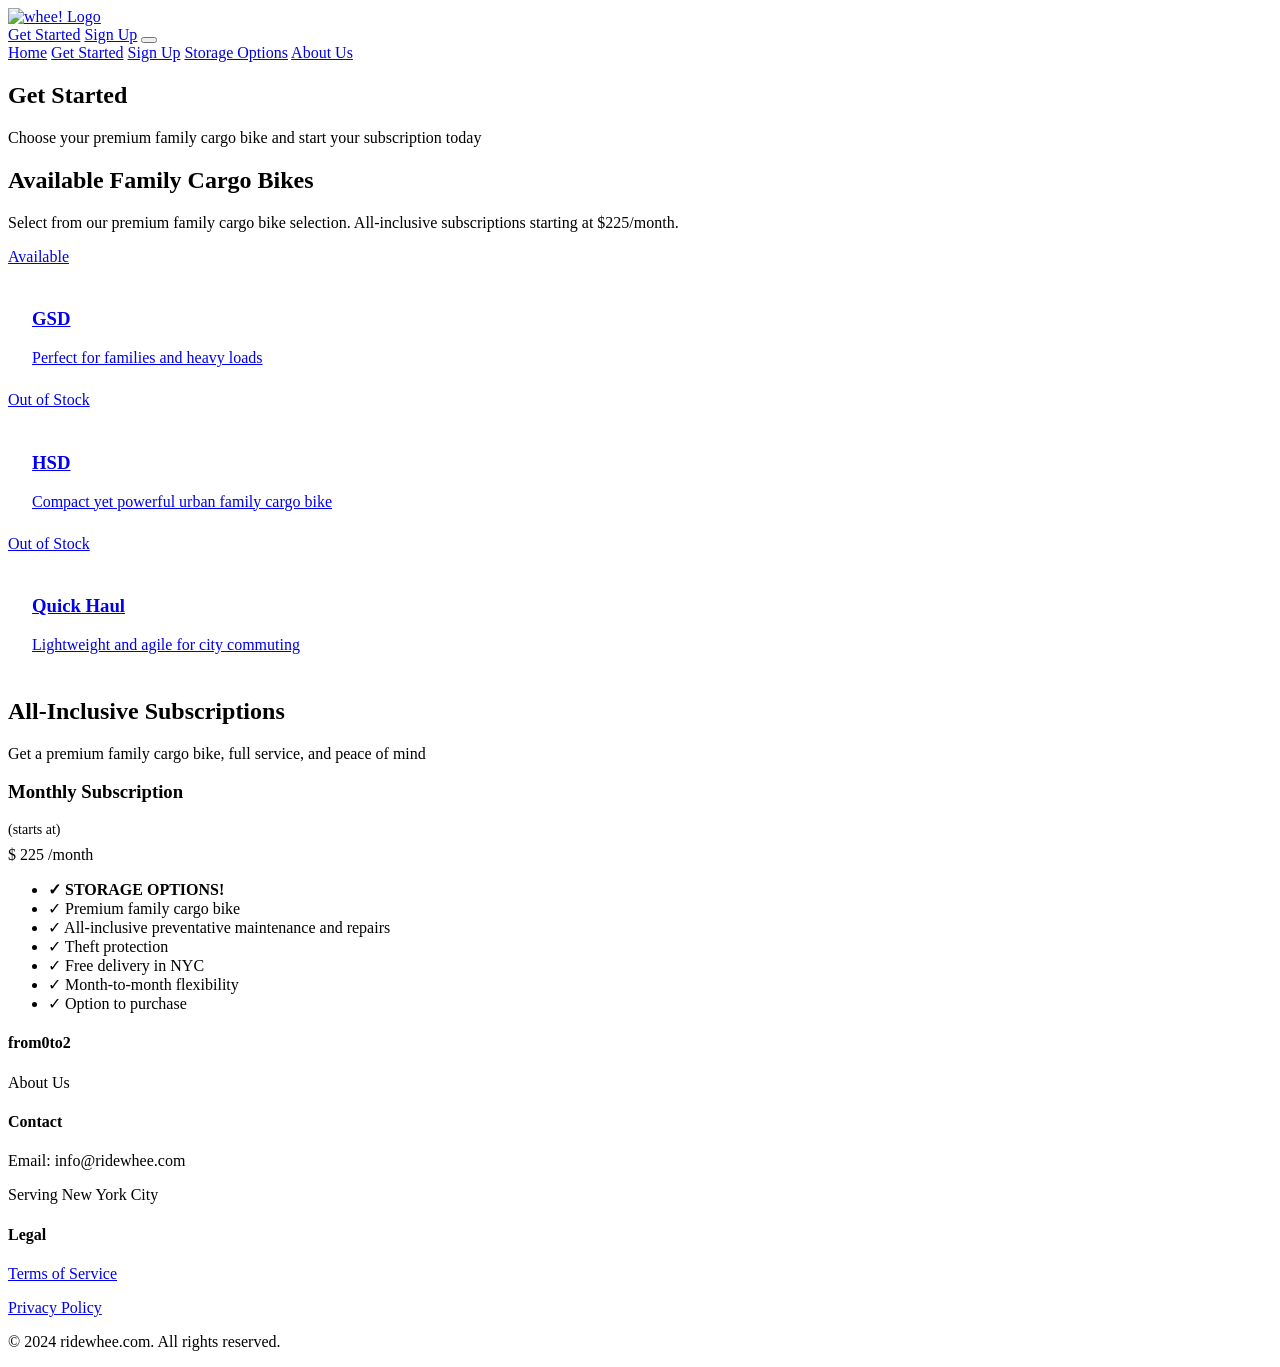
==== get-started.html @ 5b3d541f "Add 'Sign Up' link to navigation" ====
<!DOCTYPE html>
<html lang="en">
<head>
    <meta charset="UTF-8">
    <meta name="viewport" content="width=device-width, initial-scale=1.0">
    <meta http-equiv="Cache-Control" content="no-cache, no-store, must-revalidate">
    <meta http-equiv="Pragma" content="no-cache">
    <meta http-equiv="Expires" content="0">
    <meta name="description" content="Get started with your family cargo bike subscription in NYC. View available bikes and start your subscription today.">
    <title>Get Started | Cargo Bike Leasing NYC | ridewhee.com</title>
    <link rel="stylesheet" href="styles.css">
    <link rel="icon" type="image/png" href="images/favicon.png?v=1">
</head>
<body>
    <!-- Navigation -->
    <!-- TO UPDATE LOGO: Change the src path below to your new logo file -->
    <nav class="navbar" role="navigation" aria-label="Main navigation">
        <div class="nav-container">
            <div class="nav-left">
                <a href="index.html" class="navbar-logo" aria-label="whee! Home">
                    <img src="images/logowhee1.png" alt="whee! Logo" width="687" height="311">
                </a>
            </div>
            <div class="nav-right">
                <a href="get-started.html" class="cta-button nav-cta">Get Started</a>
                <a href="signup.html" class="cta-button nav-cta nav-cta-signup">Sign Up</a>
                <button class="hamburger-menu" id="hamburger-menu" aria-label="Toggle menu" type="button">
                    <span></span>
                    <span></span>
                    <span></span>
                </button>
            </div>
        </div>
        <div class="mobile-menu" id="mobile-menu">
            <a href="index.html">Home</a>
            <a href="get-started.html">Get Started</a>
            <a href="signup.html">Sign Up</a>
            <a href="storage-options.html">Storage Options</a>
            <a href="about-us.html">About Us</a>
        </div>
    </nav>

    <!-- Hero Section -->
    <section class="hero hero-compact">
        <div class="hero-container hero-container-compact">
            <div class="hero-content">
                <h1 class="hero-title hero-title-compact">Get Started</h1>
                <p class="hero-subtitle hero-subtitle-compact">Choose your premium family cargo bike and start your subscription today</p>
            </div>
        </div>
    </section>

    <!-- Available Bikes Section -->
    <section class="bike-showcase">
        <div class="container">
            <h2 class="section-title">Available Family Cargo Bikes</h2>
            <p class="section-subtitle">Select from our premium family cargo bike selection. All-inclusive subscriptions starting at $225/month.</p>
            <div class="bike-grid">
                <a href="gsd.html" class="bike-card">
                    <div class="bike-image-container">
                        <img src="images/gsd-01.jpeg" alt="GSD E-bike" class="bike-image" onerror="this.style.display='none'; this.nextElementSibling.style.display='flex';">
                        <span class="available-badge">Available</span>
                        <div class="bike-image-placeholder" style="display: none;">
                            <span>GSD</span>
                        </div>
                    </div>
                    <div style="padding: 1.5rem 1.5rem 0.5rem;">
                        <h3>GSD</h3>
                        <p>Perfect for families and heavy loads</p>
                    </div>
                </a>
                <a href="hsd.html" class="bike-card">
                    <div class="bike-image-container">
                        <img src="images/hsd.jpg" alt="HSD E-bike" class="bike-image" onerror="this.style.display='none'; this.nextElementSibling.style.display='flex';">
                        <div class="out-of-stock-banner">Out of Stock</div>
                        <div class="bike-image-placeholder" style="display: none;">
                            <span>HSD</span>
                        </div>
                    </div>
                    <div style="padding: 1.5rem 1.5rem 0.5rem;">
                        <h3>HSD</h3>
                        <p>Compact yet powerful urban family cargo bike</p>
                    </div>
                </a>
                <a href="quick-haul.html" class="bike-card">
                    <div class="bike-image-container">
                        <img src="images/quick-haul.webp" alt="Quick Haul E-bike" class="bike-image" onerror="this.style.display='none'; this.nextElementSibling.style.display='flex';">
                        <div class="out-of-stock-banner">Out of Stock</div>
                        <div class="bike-image-placeholder" style="display: none;">
                            <span>Quick Haul</span>
                        </div>
                    </div>
                    <div style="padding: 1.5rem 1.5rem 0.5rem;">
                        <h3>Quick Haul</h3>
                        <p>Lightweight and agile for city commuting</p>
                    </div>
                </a>
            </div>
        </div>
    </section>

    <!-- Pricing Section -->
    <section class="pricing">
        <div class="container">
            <h2 class="section-title">All-Inclusive Subscriptions</h2>
            <p class="section-subtitle">Get a premium family cargo bike, full service, and peace of mind</p>
            <div class="pricing-card">
                <div class="pricing-header">
                    <h3>Monthly Subscription</h3>
                    <div style="margin-bottom: 0.5rem; color: var(--text-light); font-size: 0.875rem;">(starts at)</div>
                    <div class="price-display">
                        <span class="currency">$</span>
                        <span class="amount">225</span>
                        <span class="period">/month</span>
                    </div>
                </div>
                <ul class="pricing-features">
                    <li><a href="storage-options.html" style="color: var(--primary-color); text-decoration: none; font-weight: 600;">✓ STORAGE OPTIONS!</a></li>
                    <li>✓ Premium family cargo bike</li>
                    <li>✓ All-inclusive preventative maintenance and repairs</li>
                    <li>✓ Theft protection</li>
                    <li>✓ Free delivery in NYC</li>
                    <li>✓ Month-to-month flexibility</li>
                    <li>✓ Option to purchase</li>
                </ul>
            </div>
        </div>
    </section>

    <!-- Footer -->
    <footer class="footer">
        <div class="container">
            <div class="footer-content">
                <div class="footer-section">
                    <h4>from0to2</h4>
                    <p><a href="about-us.html" style="color: var(--text-lighter); text-decoration: none;">About Us</a></p>
                </div>
                <div class="footer-section">
                    <h4>Contact</h4>
                    <p>Email: info@ridewhee.com</p>
                    <p>Serving New York City</p>
                </div>
                <div class="footer-section">
                    <h4>Legal</h4>
                    <p><a href="terms-of-service.html">Terms of Service</a></p>
                    <p><a href="privacy-policy.html">Privacy Policy</a></p>
                </div>
            </div>
            <div class="footer-bottom">
                <p>&copy; 2024 ridewhee.com. All rights reserved.</p>
            </div>
        </div>
    </footer>

    <script>
        // Hamburger menu functionality
        const hamburgerMenu = document.getElementById('hamburger-menu');
        const mobileMenu = document.getElementById('mobile-menu');

        hamburgerMenu.addEventListener('click', function() {
            hamburgerMenu.classList.toggle('active');
            mobileMenu.classList.toggle('active');
        });

        // Close menu when clicking outside
        document.addEventListener('click', function(e) {
            if (!hamburgerMenu.contains(e.target) && !mobileMenu.contains(e.target)) {
                hamburgerMenu.classList.remove('active');
                mobileMenu.classList.remove('active');
            }
        });

        // Close menu when clicking a link
        mobileMenu.querySelectorAll('a').forEach(link => {
            link.addEventListener('click', function() {
                hamburgerMenu.classList.remove('active');
                mobileMenu.classList.remove('active');
            });
        });
    </script>
</body>
</html>
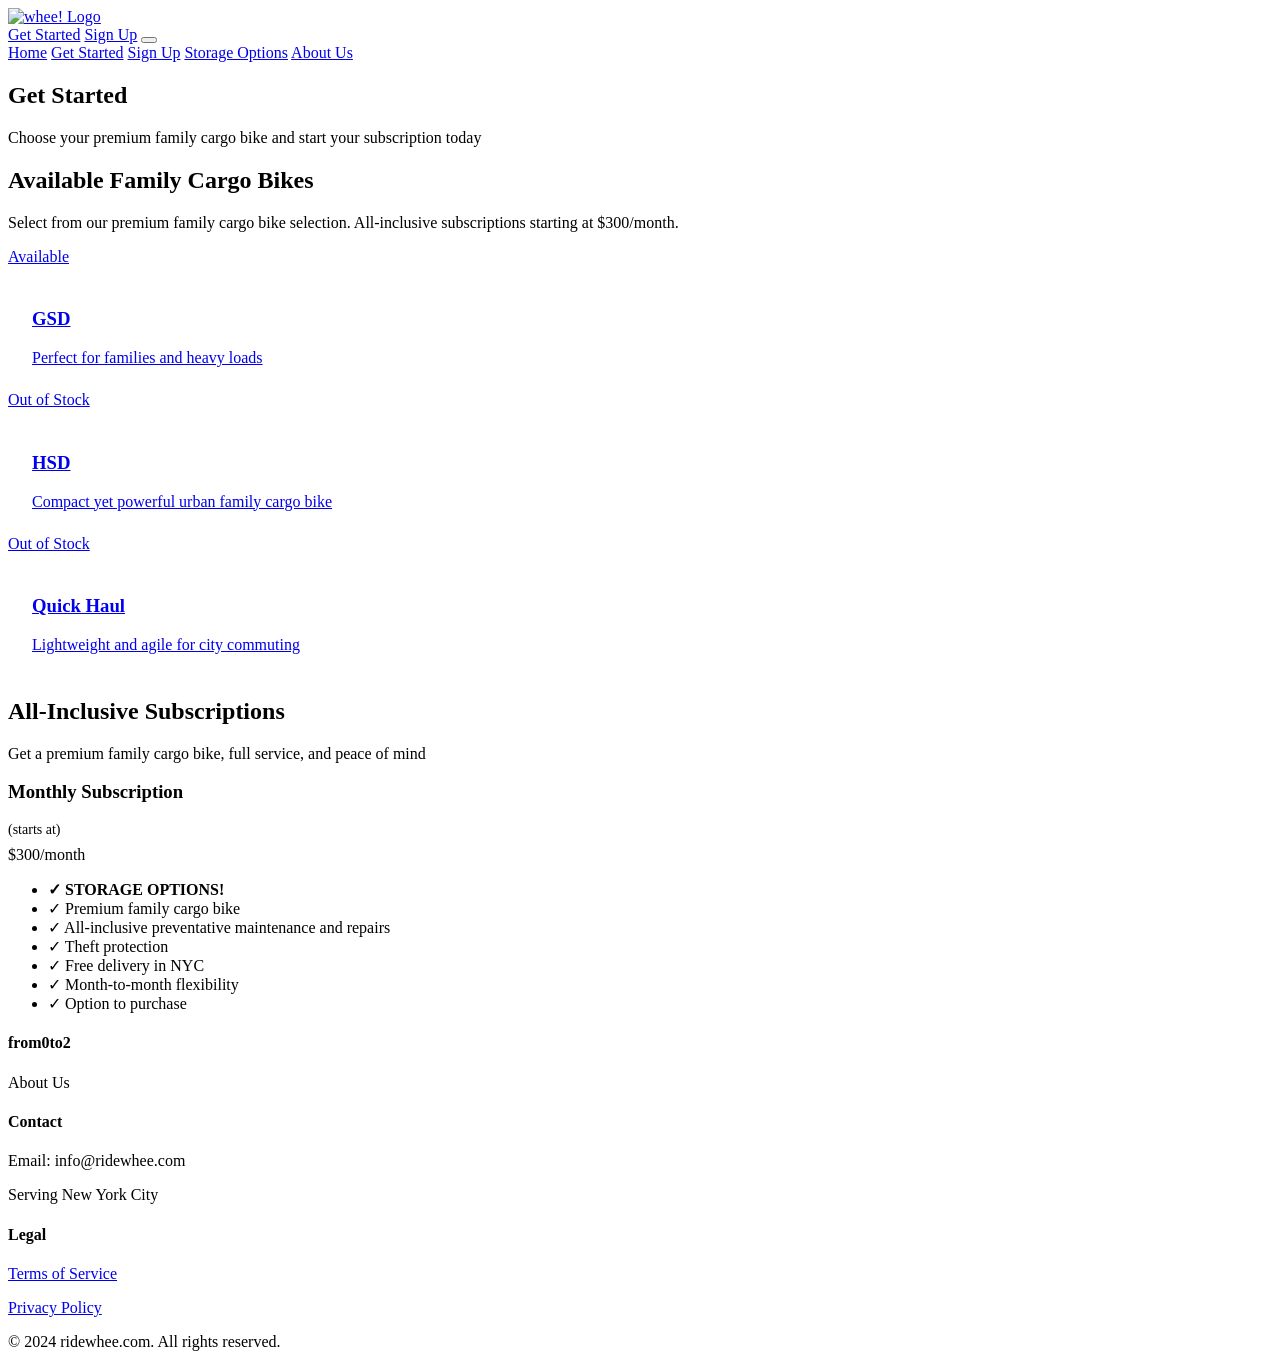
==== commit 9aa073dd: "Fix pricing card: $300 everywhere, checkmarks, shared source of truth - Move <meta charset="UTF-8"> " ====
--- a/get-started.html
+++ b/get-started.html
@@ -54,7 +54,7 @@
     <section class="bike-showcase">
         <div class="container">
             <h2 class="section-title">Available Family Cargo Bikes</h2>
-            <p class="section-subtitle">Select from our premium family cargo bike selection. All-inclusive subscriptions starting at $225/month.</p>
+            <p class="section-subtitle">Select from our premium family cargo bike selection. All-inclusive subscriptions starting at $300/month.</p>
             <div class="bike-grid">
                 <a href="gsd.html" class="bike-card">
                     <div class="bike-image-container">
@@ -104,26 +104,9 @@
         <div class="container">
             <h2 class="section-title">All-Inclusive Subscriptions</h2>
             <p class="section-subtitle">Get a premium family cargo bike, full service, and peace of mind</p>
-            <div class="pricing-card">
-                <div class="pricing-header">
-                    <h3>Monthly Subscription</h3>
-                    <div style="margin-bottom: 0.5rem; color: var(--text-light); font-size: 0.875rem;">(starts at)</div>
-                    <div class="price-display">
-                        <span class="currency">$</span>
-                        <span class="amount">225</span>
-                        <span class="period">/month</span>
-                    </div>
-                </div>
-                <ul class="pricing-features">
-                    <li><a href="storage-options.html" style="color: var(--primary-color); text-decoration: none; font-weight: 600;">✓ STORAGE OPTIONS!</a></li>
-                    <li>✓ Premium family cargo bike</li>
-                    <li>✓ All-inclusive preventative maintenance and repairs</li>
-                    <li>✓ Theft protection</li>
-                    <li>✓ Free delivery in NYC</li>
-                    <li>✓ Month-to-month flexibility</li>
-                    <li>✓ Option to purchase</li>
-                </ul>
-            </div>
+            <div id="pricing-card-container"></div>
+            <script src="pricing-card.js"></script>
+            <script>renderPricingCard('pricing-card-container');</script>
         </div>
     </section>
 
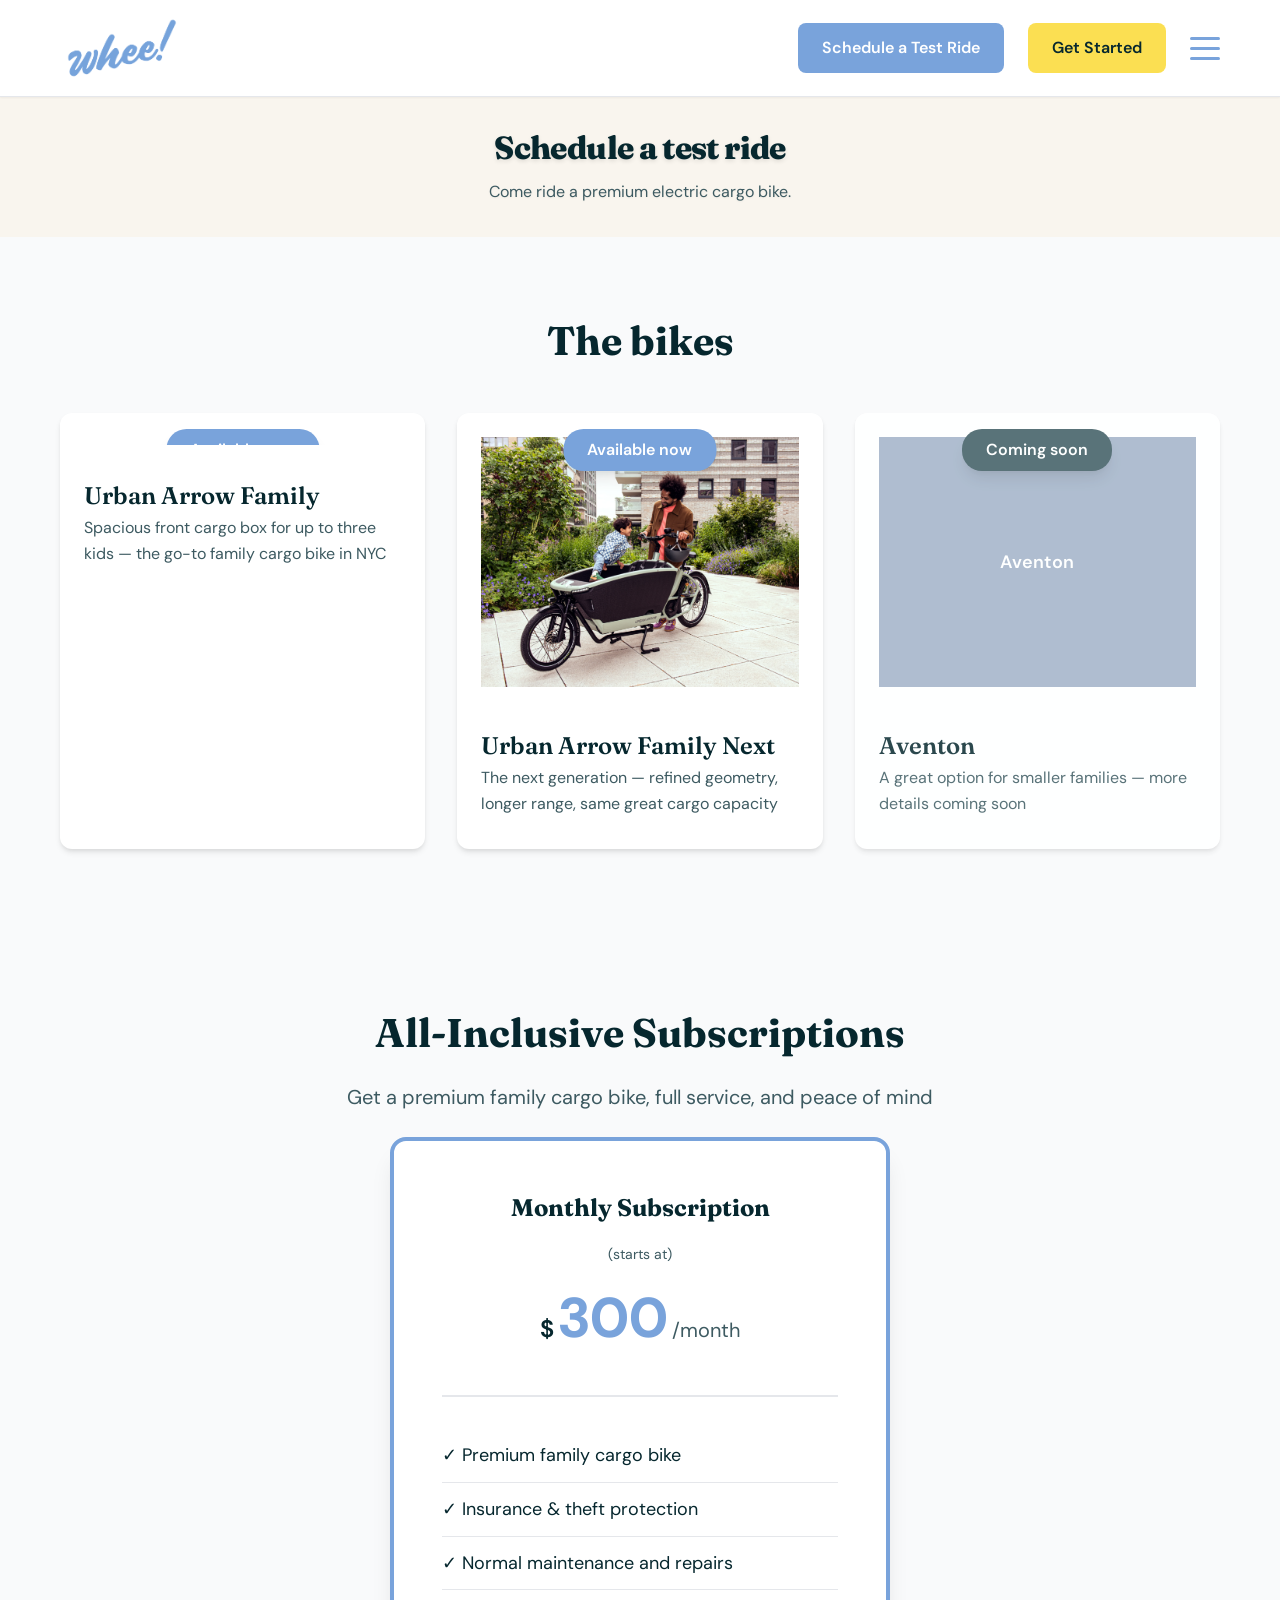
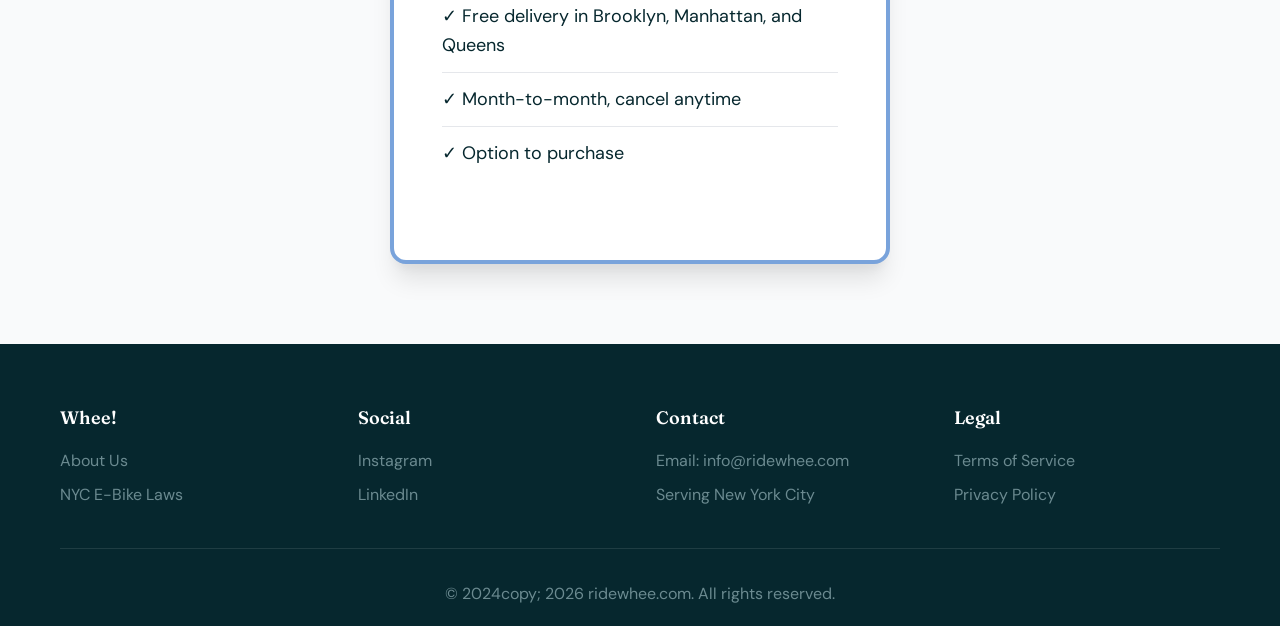
==== commit ad974356: "Update site: new bike pages, nav, signup form, and design polish - Add Urban Arrow Family, Family Ne" ====
--- a/get-started.html
+++ b/get-started.html
@@ -8,6 +8,9 @@
     <meta http-equiv="Expires" content="0">
     <meta name="description" content="Get started with your family cargo bike subscription in NYC. View available bikes and start your subscription today.">
     <title>Get Started | Cargo Bike Leasing NYC | ridewhee.com</title>
+    <link rel="preconnect" href="https://fonts.googleapis.com">
+    <link rel="preconnect" href="https://fonts.gstatic.com" crossorigin>
+    <link href="https://fonts.googleapis.com/css2?family=Anonymous+Pro:wght@700&family=DM+Sans:ital,opsz,wght@0,9..40,300..700;1,9..40,300..700&family=Fraunces:ital,opsz,wght@0,9..144,300..900&display=swap" rel="stylesheet">
     <link rel="stylesheet" href="styles.css">
     <link rel="icon" type="image/png" href="images/favicon.png?v=1">
 </head>
@@ -18,12 +21,12 @@
         <div class="nav-container">
             <div class="nav-left">
                 <a href="index.html" class="navbar-logo" aria-label="whee! Home">
-                    <img src="images/logowhee1.png" alt="whee! Logo" width="687" height="311">
+                    <img src="images/20260428_Whee_Logos_primary_skyline.png" alt="whee! Logo" width="687" height="311">
                 </a>
             </div>
             <div class="nav-right">
-                <a href="get-started.html" class="cta-button nav-cta">Get Started</a>
-                <a href="signup.html" class="cta-button nav-cta nav-cta-signup">Sign Up</a>
+                <a href="https://cal.com/ridewhee/whee-test-ride" class="cta-button nav-cta">Schedule a Test Ride</a>
+                <a href="signup.html" class="cta-button nav-cta nav-cta-signup">Get Started</a>
                 <button class="hamburger-menu" id="hamburger-menu" aria-label="Toggle menu" type="button">
                     <span></span>
                     <span></span>
@@ -33,9 +36,9 @@
         </div>
         <div class="mobile-menu" id="mobile-menu">
             <a href="index.html">Home</a>
-            <a href="get-started.html">Get Started</a>
-            <a href="signup.html">Sign Up</a>
-            <a href="storage-options.html">Storage Options</a>
+            <a href="https://cal.com/ridewhee/whee-test-ride">Test ride</a>
+            <a href="signup.html">Get Started</a>
+
             <a href="about-us.html">About Us</a>
         </div>
     </nav>
@@ -44,8 +47,8 @@
     <section class="hero hero-compact">
         <div class="hero-container hero-container-compact">
             <div class="hero-content">
-                <h1 class="hero-title hero-title-compact">Get Started</h1>
-                <p class="hero-subtitle hero-subtitle-compact">Choose your premium family cargo bike and start your subscription today</p>
+                <h1 class="hero-title hero-title-compact">Schedule a test ride</h1>
+                <p class="hero-subtitle hero-subtitle-compact">Come ride a premium electric cargo bike.</p>
             </div>
         </div>
     </section>
@@ -53,46 +56,38 @@
     <!-- Available Bikes Section -->
     <section class="bike-showcase">
         <div class="container">
-            <h2 class="section-title">Available Family Cargo Bikes</h2>
-            <p class="section-subtitle">Select from our premium family cargo bike selection. All-inclusive subscriptions starting at $300/month.</p>
-            <div class="bike-grid">
-                <a href="gsd.html" class="bike-card">
+            <h2 class="section-title">The bikes</h2>
+            <div class="bike-grid" style="grid-template-columns: repeat(auto-fit, minmax(280px, 1fr)); justify-content: center;">
+                <a href="urban-arrow-family.html" class="bike-card">
                     <div class="bike-image-container">
-                        <img src="images/gsd-01.jpeg" alt="GSD E-bike" class="bike-image" onerror="this.style.display='none'; this.nextElementSibling.style.display='flex';">
-                        <span class="available-badge">Available</span>
-                        <div class="bike-image-placeholder" style="display: none;">
-                            <span>GSD</span>
-                        </div>
+                        <img src="images/gsd-01.jpeg" alt="Urban Arrow Family cargo bike" class="bike-image" onerror="this.style.display='none'; this.nextElementSibling.style.display='flex';">
+                        <span class="available-badge">Available now</span>
+                        <div class="bike-image-placeholder" style="display: none;"><span>Urban Arrow Family</span></div>
                     </div>
                     <div style="padding: 1.5rem 1.5rem 0.5rem;">
-                        <h3>GSD</h3>
-                        <p>Perfect for families and heavy loads</p>
+                        <h3>Urban Arrow Family</h3>
+                        <p>Spacious front cargo box for up to three kids — the go-to family cargo bike in NYC</p>
                     </div>
                 </a>
-                <a href="hsd.html" class="bike-card">
+                <a href="urban-arrow-family-next.html" class="bike-card">
                     <div class="bike-image-container">
-                        <img src="images/hsd.jpg" alt="HSD E-bike" class="bike-image" onerror="this.style.display='none'; this.nextElementSibling.style.display='flex';">
-                        <div class="out-of-stock-banner">Out of Stock</div>
-                        <div class="bike-image-placeholder" style="display: none;">
-                            <span>HSD</span>
-                        </div>
+                        <img src="images/Urban_Arrow_FamilyNext_Green_284.webp" alt="Urban Arrow Family Next cargo bike" class="bike-image" onerror="this.style.display='none'; this.nextElementSibling.style.display='flex';">
+                        <span class="available-badge">Available now</span>
+                        <div class="bike-image-placeholder" style="display: none;"><span>Urban Arrow Family Next</span></div>
                     </div>
                     <div style="padding: 1.5rem 1.5rem 0.5rem;">
-                        <h3>HSD</h3>
-                        <p>Compact yet powerful urban family cargo bike</p>
+                        <h3>Urban Arrow Family Next</h3>
+                        <p>The next generation — refined geometry, longer range, same great cargo capacity</p>
                     </div>
                 </a>
-                <a href="quick-haul.html" class="bike-card">
+                <a href="signup.html" class="bike-card" style="opacity: 0.85;">
                     <div class="bike-image-container">
-                        <img src="images/quick-haul.webp" alt="Quick Haul E-bike" class="bike-image" onerror="this.style.display='none'; this.nextElementSibling.style.display='flex';">
-                        <div class="out-of-stock-banner">Out of Stock</div>
-                        <div class="bike-image-placeholder" style="display: none;">
-                            <span>Quick Haul</span>
-                        </div>
+                        <div class="bike-image-placeholder" style="display: flex;"><span>Aventon</span></div>
+                        <span class="available-badge" style="background: var(--text-light);">Coming soon</span>
                     </div>
                     <div style="padding: 1.5rem 1.5rem 0.5rem;">
-                        <h3>Quick Haul</h3>
-                        <p>Lightweight and agile for city commuting</p>
+                        <h3>Aventon</h3>
+                        <p>A great option for smaller families — more details coming soon</p>
                     </div>
                 </a>
             </div>
@@ -115,8 +110,14 @@
         <div class="container">
             <div class="footer-content">
                 <div class="footer-section">
-                    <h4>from0to2</h4>
+                    <h4>Whee!</h4>
                     <p><a href="about-us.html" style="color: var(--text-lighter); text-decoration: none;">About Us</a></p>
+                    <p><a href="nyc-ebike-laws.html" style="color: var(--text-lighter); text-decoration: none;">NYC E-Bike Laws</a></p>
+                </div>
+                                <div class="footer-section">
+                    <h4>Social</h4>
+                    <p><a href="https://www.instagram.com/ridewhee" target="_blank" rel="noopener" style="color: var(--text-lighter); text-decoration: none;">Instagram</a></p>
+                    <p><a href="https://www.linkedin.com/company/115981915/" target="_blank" rel="noopener" style="color: var(--text-lighter); text-decoration: none;">LinkedIn</a></p>
                 </div>
                 <div class="footer-section">
                     <h4>Contact</h4>
@@ -130,7 +131,7 @@
                 </div>
             </div>
             <div class="footer-bottom">
-                <p>&copy; 2024 ridewhee.com. All rights reserved.</p>
+                <p>&copy; 2024copy; 2026 ridewhee.com. All rights reserved.</p>
             </div>
         </div>
     </footer>
--- a/styles.css
+++ b/styles.css
@@ -0,0 +1,1885 @@
+
+
+/* ============================================================
+   Sign Up button — red variant (matches Get Started style)
+   ============================================================ */
+body .navbar .nav-container .nav-right a.cta-button.nav-cta-signup {
+    background-color: #FBDF52 !important;
+    background: #FBDF52 !important;
+    color: #06272E !important;
+}
+body .navbar .nav-container .nav-right a.cta-button.nav-cta-signup:hover {
+    background-color: #e6c800 !important;
+    background: #e6c800 !important;
+    color: #06272E !important;
+    transform: translateY(-2px) !important;
+    box-shadow: var(--shadow-lg) !important;
+}
+body .navbar .nav-container .nav-right a.cta-button.nav-cta-signup:active,
+body .navbar .nav-container .nav-right a.cta-button.nav-cta-signup:focus,
+body .navbar .nav-container .nav-right a.cta-button.nav-cta-signup:visited {
+    background-color: #FBDF52 !important;
+    background: #FBDF52 !important;
+    color: #06272E !important;
+}/* Modern Cargo Bike Leasing Website - from0to2.com */
+
+* {
+    margin: 0;
+    padding: 0;
+    box-sizing: border-box;
+}
+
+:root {
+    /* Whee! brand palette */
+    --skyline-blue: #79A3DB;
+    --bike-lane-black: #06272E;
+    --puffy-cloud-cream: #F9F5EE;
+    --playground-pink: #F295CE;
+    --big-yellow: #FBDF52;
+    --fort-greene: #D7C725;
+
+    /* Primary colors for UI */
+    --primary-color: #79A3DB; /* Skyline Blue */
+    --primary-dark: #5a80b8;
+    --primary-light: #9ab8e4;
+    --secondary-color: #D7C725; /* Fort Greene */
+    --secondary-dark: #b8a91e;
+    --secondary-light: #e5d640;
+    --accent-gold: #FBDF52;
+    --accent-yellow: #FBDF52;
+    --accent-pale-yellow: #F9F5EE;
+    --accent-red-orange: #E63C25;
+    --accent-sage: #A4B29C;
+    --accent-blue-grey: #9FAFC6;
+
+    --text-color: #06272E;
+    --text-light: #3d5a61;
+    --text-lighter: #6b8a90;
+    --bg-color: #ffffff;
+    --bg-light: #f9fafb;
+    --bg-pale-yellow: #F9F5EE;
+    --bg-dark: #06272E; /* Bike Lane Black */
+    --border-color: #e5e7eb;
+    --shadow-sm: 0 1px 2px 0 rgba(0, 0, 0, 0.05);
+    --shadow: 0 4px 6px -1px rgba(0, 0, 0, 0.1), 0 2px 4px -1px rgba(0, 0, 0, 0.06);
+    --shadow-lg: 0 10px 15px -3px rgba(0, 0, 0, 0.1), 0 4px 6px -2px rgba(0, 0, 0, 0.05);
+    --shadow-xl: 0 20px 25px -5px rgba(0, 0, 0, 0.1), 0 10px 10px -5px rgba(0, 0, 0, 0.04);
+}
+
+/* Brand font stacks — swap in P22 Mackinack Pro and Halyard Display once loaded via Adobe Fonts */
+:root {
+    --font-display: 'P22 Mackinack Pro', 'Fraunces', Georgia, serif;
+    --font-body: 'Halyard Display', 'DM Sans', -apple-system, BlinkMacSystemFont, sans-serif;
+    --font-accent: 'Anonymous Pro', 'Courier New', monospace;
+}
+
+h1, h2, h3, h4 {
+    font-family: var(--font-display);
+    font-optical-sizing: auto;
+}
+
+.accent-text {
+    font-family: var(--font-accent);
+    font-weight: 700;
+    text-transform: lowercase;
+}
+
+body {
+    font-family: var(--font-body);
+    line-height: 1.6;
+    color: var(--text-color);
+    background: var(--bg-color);
+    overflow-x: hidden;
+}
+
+.container {
+    max-width: 1200px;
+    margin: 0 auto;
+    padding: 0 20px;
+}
+
+/* ============================================
+   NAVIGATION BAR
+   ============================================ */
+
+.navbar {
+    background: var(--bg-color);
+    border-bottom: 1px solid var(--border-color);
+    position: sticky;
+    top: 0;
+    z-index: 1000;
+    box-shadow: var(--shadow-sm);
+}
+
+.nav-container {
+    max-width: 1200px;
+    margin: 0 auto;
+    padding: 1rem 20px;
+    display: flex;
+    justify-content: space-between;
+    align-items: center;
+    gap: 1rem;
+}
+
+/* Left side of navigation */
+.nav-left {
+    display: flex;
+    align-items: center;
+    flex-shrink: 0;
+}
+
+.nav-home-link {
+    color: var(--text-color);
+    text-decoration: none;
+    font-weight: 500;
+    padding: 0.5rem 1rem;
+    border-radius: 6px;
+    transition: all 0.3s ease;
+    white-space: nowrap;
+}
+
+.nav-home-link:hover {
+    color: var(--primary-color);
+    background-color: var(--bg-pale-yellow);
+}
+
+/* Right side of navigation */
+.nav-right {
+    display: flex;
+    align-items: center;
+    gap: 1.5rem;
+    flex-shrink: 0;
+}
+
+/* Logo Styles - TO CHANGE LOGO: Update src path in HTML files */
+.navbar-logo {
+    display: flex;
+    align-items: center;
+    text-decoration: none;
+    line-height: 0; /* Remove extra space below image */
+    transition: opacity 0.3s ease;
+    flex-shrink: 0;
+}
+
+.navbar-logo:hover {
+    opacity: 0.85;
+}
+
+.navbar-logo img {
+    height: 64px;
+    width: auto;
+    max-width: 280px;
+    display: block;
+    object-fit: contain;
+    image-rendering: -webkit-optimize-contrast;
+    image-rendering: crisp-edges;
+}
+
+/* Legacy logo classes (for backwards compatibility) */
+.logo-link {
+    display: flex;
+    align-items: center;
+    text-decoration: none;
+    transition: opacity 0.3s ease;
+}
+
+.logo-link:hover {
+    opacity: 0.8;
+}
+
+.logo-image {
+    height: 45px;
+    width: auto;
+    display: block;
+    object-fit: contain;
+}
+
+/* Buttons */
+.cta-button {
+    padding: 12px 24px;
+    border: none;
+    border-radius: 8px;
+    font-size: 1rem;
+    font-weight: 600;
+    cursor: pointer;
+    transition: all 0.3s ease;
+    text-decoration: none;
+    display: inline-block;
+}
+
+.cta-button.primary {
+    background: var(--primary-color);
+    color: white;
+}
+
+.cta-button.primary:hover {
+    background: var(--primary-light);
+    transform: translateY(-2px);
+    box-shadow: var(--shadow-lg);
+}
+
+.cta-button.secondary {
+    background: transparent;
+    color: var(--primary-color);
+    border: 2px solid var(--primary-color);
+}
+
+.cta-button.secondary:hover {
+    background: var(--primary-color);
+    color: white;
+}
+
+.cta-button.large {
+    padding: 16px 32px;
+    font-size: 1.125rem;
+}
+
+.cta-button.full-width {
+    width: 100%;
+}
+
+.cta-button {
+    text-decoration: none;
+    text-align: center;
+}
+
+a.cta-button {
+    display: inline-block;
+}
+
+/* Navigation Get Started Button - Must be after all other button styles */
+.navbar .nav-right a.cta-button.nav-cta,
+.navbar .nav-right .cta-button.nav-cta,
+.nav-right a.cta-button.nav-cta,
+.nav-right .cta-button.nav-cta,
+a.cta-button.nav-cta,
+.cta-button.nav-cta {
+    background-color: var(--primary-color) !important;
+    background: var(--primary-color) !important;
+    color: #ffffff !important;
+    border: none !important;
+    border-color: transparent !important;
+}
+
+.navbar .nav-right a.cta-button.nav-cta:hover,
+.navbar .nav-right .cta-button.nav-cta:hover,
+.nav-right a.cta-button.nav-cta:hover,
+.nav-right .cta-button.nav-cta:hover,
+a.cta-button.nav-cta:hover,
+.cta-button.nav-cta:hover {
+    background-color: #7a82b8 !important;
+    background: #7a82b8 !important;
+    color: #ffffff !important;
+    transform: translateY(-2px);
+    box-shadow: var(--shadow-lg);
+}
+
+.navbar .nav-right a.cta-button.nav-cta:active,
+.navbar .nav-right .cta-button.nav-cta:active,
+.nav-right a.cta-button.nav-cta:active,
+.nav-right .cta-button.nav-cta:active,
+a.cta-button.nav-cta:active,
+.cta-button.nav-cta:active {
+    background-color: var(--primary-color) !important;
+    background: var(--primary-color) !important;
+    color: #ffffff !important;
+    transform: translateY(0);
+}
+
+.navbar .nav-right a.cta-button.nav-cta:focus,
+.navbar .nav-right .cta-button.nav-cta:focus,
+.nav-right a.cta-button.nav-cta:focus,
+.nav-right .cta-button.nav-cta:focus,
+a.cta-button.nav-cta:focus,
+.cta-button.nav-cta:focus {
+    background-color: var(--primary-color) !important;
+    background: var(--primary-color) !important;
+    color: #ffffff !important;
+    outline: 2px solid var(--primary-color);
+    outline-offset: 2px;
+}
+
+.navbar .nav-right a.cta-button.nav-cta:visited,
+.navbar .nav-right .cta-button.nav-cta:visited,
+.nav-right a.cta-button.nav-cta:visited,
+.nav-right .cta-button.nav-cta:visited,
+a.cta-button.nav-cta:visited,
+.cta-button.nav-cta:visited {
+    background-color: var(--primary-color) !important;
+    background: var(--primary-color) !important;
+    color: #ffffff !important;
+}
+
+/* Hero Section */
+.hero {
+    background: var(--bg-pale-yellow);
+    padding: 80px 20px;
+    min-height: 600px;
+    display: flex;
+    align-items: center;
+}
+
+.hero-container {
+    max-width: 1400px;
+    margin: 0 auto;
+    display: grid;
+    grid-template-columns: 1fr 1.2fr;
+    gap: 60px;
+    align-items: center;
+}
+
+.hero-content {
+    min-width: 0;
+}
+
+.hero-image {
+    min-width: 0;
+    width: 100%;
+}
+
+.hero-content {
+    animation: fadeInUp 0.8s ease;
+}
+
+.hero-title {
+    font-size: 3rem;
+    font-weight: 800;
+    color: var(--text-color);
+    margin-bottom: 1.5rem;
+    line-height: 1.2;
+    letter-spacing: -0.02em;
+    text-shadow: 0 2px 4px rgba(0,0,0,0.1);
+    word-wrap: break-word;
+    overflow-wrap: break-word;
+    display: block;
+}
+
+.hero-title-static {
+    display: block;
+}
+
+.rotating-words {
+    position: relative;
+    display: block;
+    overflow: hidden;
+}
+
+.rotating-word-measure {
+    visibility: hidden;
+    display: block;
+    color: #F295CE;
+    font-weight: 900;
+    white-space: normal;
+    word-break: normal;
+    overflow-wrap: normal;
+    height: auto;
+    overflow: visible;
+    pointer-events: none;
+    line-height: inherit;
+    position: relative;
+    z-index: 0;
+}
+
+.rotating-word {
+    position: absolute;
+    left: 0;
+    top: 0;
+    opacity: 0;
+    visibility: hidden;
+    transition: opacity 0.4s ease-in-out, visibility 0s linear 0.4s;
+    color: #F295CE;
+    font-weight: 900;
+    white-space: normal;
+    word-break: normal;
+    overflow-wrap: normal;
+    pointer-events: none;
+    z-index: 1;
+    line-height: inherit;
+    height: auto;
+}
+
+.rotating-word.active {
+    opacity: 1;
+    visibility: visible;
+    transition: opacity 0.4s ease-in-out, visibility 0s linear 0s;
+    z-index: 2;
+}
+
+.hero-subtitle {
+    font-size: 1.25rem;
+    color: var(--text-light);
+    margin-bottom: 2rem;
+    line-height: 1.6;
+    text-shadow: 0 1px 2px rgba(0,0,0,0.05);
+}
+
+/* Compact Hero for Get Started Page */
+.hero-compact {
+    padding: 2rem 20px;
+    min-height: auto;
+}
+
+.hero-container-compact {
+    grid-template-columns: 1fr;
+    gap: 0;
+}
+
+.hero-title-compact {
+    font-size: 2rem;
+    margin-bottom: 0.75rem;
+    text-transform: none;
+    text-align: center;
+}
+
+.hero-subtitle-compact {
+    font-size: 1rem;
+    margin-bottom: 0;
+    text-align: center;
+}
+
+.pricing-badge {
+    background: white;
+    border: 3px solid var(--primary-color);
+    border-radius: 12px;
+    padding: 1.5rem 2rem;
+    margin-bottom: 2rem;
+    display: inline-block;
+    box-shadow: var(--shadow-lg);
+}
+
+.price {
+    font-size: 2rem;
+    font-weight: 700;
+    color: var(--primary-color);
+}
+
+.price-period {
+    font-size: 1rem;
+    color: var(--text-light);
+    font-weight: 400;
+}
+
+.hero-cta {
+    display: flex;
+    gap: 1rem;
+    flex-wrap: wrap;
+}
+
+.hero-image {
+    display: flex;
+    justify-content: center;
+    align-items: center;
+    position: relative;
+}
+
+.image-placeholder {
+    width: 100%;
+    height: 400px;
+    background: var(--bg-light);
+    border: 2px dashed var(--border-color);
+    border-radius: 12px;
+    display: flex;
+    align-items: center;
+    justify-content: center;
+    color: var(--text-lighter);
+    font-size: 1.125rem;
+    position: relative;
+    overflow: hidden;
+}
+
+.bike-hero {
+    background: var(--accent-pale-yellow);
+    border: none;
+    box-shadow: var(--shadow-lg);
+}
+
+.placeholder-content {
+    display: flex;
+    flex-direction: column;
+    align-items: center;
+    gap: 1rem;
+}
+
+.placeholder-content svg {
+    opacity: 0.3;
+    color: var(--primary-color);
+}
+
+.placeholder-content p {
+    color: var(--text-light);
+    font-weight: 500;
+}
+
+/* Features Section */
+.features {
+    padding: 80px 20px;
+    background: var(--bg-color);
+}
+
+.features-grid {
+    display: grid;
+    grid-template-columns: repeat(auto-fit, minmax(280px, 1fr));
+    gap: 2rem;
+}
+
+.feature-item {
+    background: var(--bg-pale-yellow);
+    border-radius: 16px;
+    padding: 2rem;
+    border-top: 5px solid var(--primary-color);
+}
+
+.feature-item:nth-child(2) {
+    border-top-color: var(--playground-pink);
+}
+
+.feature-item:nth-child(3) {
+    border-top-color: var(--big-yellow);
+}
+
+.feature-item h2 {
+    font-size: 1.75rem;
+    font-weight: 700;
+    color: var(--text-color);
+    margin-bottom: 1rem;
+    line-height: 1.3;
+}
+
+.feature-item p {
+    font-size: 1.125rem;
+    color: var(--text-light);
+    line-height: 1.6;
+}
+
+/* Enjoy Section */
+.enjoy-section {
+    padding: 80px 20px;
+    background: var(--bg-light);
+}
+
+.enjoy-content {
+    max-width: 800px;
+    margin: 0 auto;
+    text-align: center;
+}
+
+.commute-section {
+    padding: 80px 20px;
+    background: var(--bg-color);
+}
+
+.commute-content {
+    max-width: 800px;
+    margin: 0 auto;
+    text-align: center;
+}
+
+.section-subtitle {
+    font-size: 1.25rem;
+    color: var(--text-light);
+    line-height: 1.6;
+    margin-bottom: 1.5rem;
+    text-align: center;
+}
+
+.enjoy-content p,
+.commute-content p {
+    font-size: 1.125rem;
+    color: var(--text-light);
+    line-height: 1.8;
+    margin-bottom: 1.5rem;
+}
+
+.enjoy-content .cta-button,
+.commute-content .cta-button {
+    margin-top: 2rem;
+}
+
+/* Bike Showcase Section */
+.bike-showcase {
+    padding: 80px 20px;
+    background: var(--bg-light);
+}
+
+.bike-showcase .section-subtitle {
+    margin-bottom: 3rem;
+}
+
+/* Lifestyle Section */
+.lifestyle {
+    padding: 80px 20px;
+    background: var(--bg-color);
+}
+
+.lifestyle-grid {
+    display: grid;
+    grid-template-columns: repeat(auto-fit, minmax(300px, 1fr));
+    gap: 2rem;
+    margin-top: 3rem;
+}
+
+.lifestyle-card {
+    background: white;
+    border-radius: 12px;
+    overflow: hidden;
+    box-shadow: var(--shadow);
+    transition: all 0.3s ease;
+}
+
+.lifestyle-card:hover {
+    transform: translateY(-5px);
+    box-shadow: var(--shadow-lg);
+}
+
+.lifestyle-image {
+    width: 100%;
+    height: 200px;
+    object-fit: cover;
+    display: block;
+}
+
+.lifestyle-placeholder {
+    width: 100%;
+    height: 200px;
+    background: var(--accent-sage);
+    display: flex;
+    align-items: center;
+    justify-content: center;
+    color: white;
+    font-weight: 600;
+    font-size: 1.125rem;
+    text-align: center;
+    line-height: 1.6;
+}
+
+.lifestyle-placeholder small {
+    display: block;
+    font-size: 0.75rem;
+    font-weight: 400;
+    opacity: 0.8;
+    margin-top: 0.5rem;
+}
+
+.lifestyle-card h3 {
+    padding: 1.5rem 1.5rem 0.5rem;
+    font-size: 1.5rem;
+    color: var(--text-color);
+    font-weight: 600;
+}
+
+.lifestyle-card p {
+    padding: 0 1.5rem 1.5rem;
+    color: var(--text-light);
+}
+
+.bike-grid {
+    display: grid;
+    grid-template-columns: repeat(auto-fit, minmax(300px, 1fr));
+    gap: 2rem;
+    margin-top: 3rem;
+}
+
+.bike-card {
+    background: white;
+    border-radius: 12px;
+    overflow: hidden;
+    box-shadow: var(--shadow);
+    transition: all 0.3s ease;
+    text-decoration: none;
+    display: block;
+    color: inherit;
+}
+
+.bike-card:hover {
+    transform: translateY(-5px);
+    box-shadow: var(--shadow-lg);
+}
+
+.bike-image-container {
+    position: relative;
+    width: 100%;
+    overflow: hidden;
+}
+
+.bike-image {
+    width: 100%;
+    height: 250px;
+    object-fit: cover;
+    display: block;
+}
+
+.bike-image-placeholder {
+    width: 100%;
+    height: 250px;
+    background: var(--accent-blue-grey);
+    display: flex;
+    align-items: center;
+    justify-content: center;
+    color: white;
+    font-weight: 600;
+    font-size: 1.125rem;
+    position: relative;
+    text-align: center;
+    line-height: 1.6;
+}
+
+.bike-image-placeholder small {
+    display: block;
+    font-size: 0.75rem;
+    font-weight: 400;
+    opacity: 0.8;
+    margin-top: 0.5rem;
+}
+
+.bike-image-placeholder::before {
+    content: '';
+    position: absolute;
+    top: 0;
+    left: 0;
+    right: 0;
+    bottom: 0;
+    background: rgba(255, 255, 255, 0.1);
+    opacity: 0.3;
+}
+
+.hero-bike-image {
+    width: 100%;
+    height: 550px;
+    object-fit: cover;
+    border-radius: 12px;
+    box-shadow: var(--shadow-lg);
+}
+
+/* Hero Static Image */
+.hero-static-image {
+    width: 100%;
+    height: 420px;
+    object-fit: cover;
+    border-radius: 12px;
+    box-shadow: var(--shadow-lg);
+    display: block;
+}
+
+/* Hero Carousel Styles */
+.hero-carousel {
+    position: relative;
+    width: 100%;
+}
+
+.hero-carousel-container {
+    position: relative;
+    width: 100%;
+    overflow: hidden;
+    border-radius: 12px;
+    box-shadow: var(--shadow-lg);
+    background: var(--bg-light);
+    height: 420px;
+}
+
+.hero-carousel-track {
+    position: relative;
+    width: 100%;
+    height: 100%;
+}
+
+.hero-carousel-slide {
+    position: absolute;
+    top: 0;
+    left: 0;
+    width: 100%;
+    height: 100%;
+    opacity: 0;
+    transition: opacity 1s cubic-bezier(0.4, 0, 0.2, 1);
+    pointer-events: none;
+}
+
+.hero-carousel-slide.active {
+    opacity: 1;
+    pointer-events: auto;
+    z-index: 1;
+}
+
+.hero-carousel-image {
+    width: 100%;
+    height: 100%;
+    object-fit: cover;
+    display: block;
+    border-radius: 12px;
+}
+
+.hero-carousel-arrow {
+    position: absolute;
+    top: 50%;
+    transform: translateY(-50%);
+    background: rgba(255, 255, 255, 0.9);
+    border: none;
+    width: 48px;
+    height: 48px;
+    border-radius: 50%;
+    cursor: pointer;
+    display: flex;
+    align-items: center;
+    justify-content: center;
+    z-index: 10;
+    transition: all 0.3s ease;
+    box-shadow: var(--shadow);
+    color: var(--primary-color);
+}
+
+.hero-carousel-arrow:hover {
+    background: white;
+    transform: translateY(-50%) scale(1.1);
+    box-shadow: var(--shadow-lg);
+}
+
+.hero-carousel-arrow:active {
+    transform: translateY(-50%) scale(0.95);
+}
+
+.hero-carousel-prev {
+    left: 1rem;
+}
+
+.hero-carousel-next {
+    right: 1rem;
+}
+
+.hero-carousel-arrow svg {
+    width: 24px;
+    height: 24px;
+}
+
+.hero-carousel-indicators {
+    position: absolute;
+    bottom: 1.5rem;
+    left: 50%;
+    transform: translateX(-50%);
+    display: flex;
+    gap: 0.5rem;
+    z-index: 10;
+}
+
+.hero-carousel-indicator {
+    width: 12px;
+    height: 12px;
+    border-radius: 50%;
+    border: 2px solid white;
+    background: rgba(255, 255, 255, 0.5);
+    cursor: pointer;
+    transition: all 0.3s ease;
+    padding: 0;
+}
+
+.hero-carousel-indicator:hover {
+    background: rgba(255, 255, 255, 0.8);
+    transform: scale(1.2);
+}
+
+.hero-carousel-indicator.active {
+    background: white;
+    transform: scale(1.3);
+}
+
+.bike-card h3 {
+    padding: 1.5rem 1.5rem 0.5rem;
+    font-size: 1.5rem;
+    color: var(--text-color);
+    font-weight: 600;
+}
+
+.bike-card p {
+    padding: 0 1.5rem 1.5rem;
+    color: var(--text-light);
+}
+
+.bike-card > div {
+    padding: 1.5rem 1.5rem 0.5rem;
+}
+
+.bike-card > div h3 {
+    padding: 0;
+    margin-top: 0.5rem;
+}
+
+.bike-card > div p {
+    padding: 0 0 1.5rem 0;
+}
+
+/* Section Title */
+.section-title {
+    font-size: 2.5rem;
+    font-weight: 700;
+    text-align: center;
+    margin-bottom: 1.5rem;
+    color: var(--text-color);
+    line-height: 1.2;
+}
+
+/* Badge and Banner Styles */
+.available-badge,
+.out-of-stock-banner {
+    display: inline-block;
+    color: white;
+    padding: 0.5rem 1.5rem;
+    border-radius: 20px;
+    font-weight: 600;
+    font-size: 1rem;
+    position: absolute;
+    top: 1rem;
+    left: 50%;
+    transform: translateX(-50%);
+    z-index: 10;
+    box-shadow: var(--shadow-lg);
+    white-space: nowrap;
+}
+
+.available-badge {
+    background: var(--skyline-blue);
+}
+
+.out-of-stock-banner {
+    background: var(--accent-red-orange);
+}
+
+/* Form Styles */
+.bike-form {
+    max-width: 550px;
+    margin: 2rem auto;
+    background: white;
+    padding: 2.5rem;
+    border-radius: 16px;
+    box-shadow: var(--shadow-lg);
+    border: 1px solid var(--border-color);
+}
+
+.form-group {
+    margin-bottom: 1.75rem;
+}
+
+.form-group label {
+    display: block;
+    margin-bottom: 0.625rem;
+    font-weight: 600;
+    color: var(--text-color);
+    font-size: 1rem;
+}
+
+.form-group input,
+.form-group textarea {
+    width: 100%;
+    padding: 0.875rem 1rem;
+    border: 2px solid var(--border-color);
+    border-radius: 10px;
+    font-size: 1rem;
+    font-family: inherit;
+    transition: all 0.3s ease;
+    background: var(--bg-light);
+}
+
+.form-group input:focus,
+.form-group textarea:focus {
+    outline: none;
+    border-color: var(--primary-color);
+    background: white;
+    box-shadow: 0 0 0 4px rgba(95, 103, 165, 0.1);
+}
+
+.form-group textarea {
+    resize: vertical;
+    min-height: 120px;
+    line-height: 1.6;
+}
+
+.form-message {
+    padding: 1.5rem;
+    border-radius: 12px;
+    margin: 0 auto 1.5rem;
+    max-width: 550px;
+    display: none;
+    font-size: 1.125rem;
+    line-height: 1.6;
+}
+
+.form-message.success {
+    background: #0891b2 !important;
+    color: white !important;
+    border: 3px solid #0e7490 !important;
+    display: block;
+    font-weight: 600;
+    text-align: center;
+    box-shadow: var(--shadow-lg);
+}
+
+.form-message.error {
+    background: #fee2e2;
+    color: #991b1b;
+    border: 1px solid #ef4444;
+    display: block;
+}
+
+/* Pricing Section */
+.pricing {
+    padding: 80px 20px;
+    background: var(--bg-light);
+}
+
+.pricing-card {
+    max-width: 500px;
+    margin: 0 auto;
+    background: white;
+    border-radius: 16px;
+    padding: 3rem;
+    box-shadow: var(--shadow-xl);
+    border: 4px solid var(--primary-color);
+}
+
+.pricing-header {
+    text-align: center;
+    margin-bottom: 2rem;
+    padding-bottom: 2rem;
+    border-bottom: 2px solid var(--border-color);
+}
+
+.pricing-header h3 {
+    font-size: 1.5rem;
+    color: var(--text-color);
+    margin-bottom: 1rem;
+}
+
+.price-display {
+    display: flex;
+    align-items: baseline;
+    justify-content: center;
+    gap: 0.25rem;
+}
+
+.currency {
+    font-size: 1.5rem;
+    font-weight: 600;
+    color: var(--text-color);
+}
+
+.amount {
+    font-size: 3.5rem;
+    font-weight: 800;
+    color: var(--primary-color);
+}
+
+.period {
+    font-size: 1.25rem;
+    color: var(--text-light);
+    font-weight: 400;
+}
+
+.pricing-features {
+    list-style: none;
+    margin-bottom: 2rem;
+}
+
+.pricing-features li {
+    padding: 0.75rem 0;
+    color: var(--text-color);
+    font-size: 1.125rem;
+    border-bottom: 1px solid var(--border-color);
+}
+
+.pricing-features li:last-child {
+    border-bottom: none;
+}
+
+.pricing-features li a {
+    transition: color 0.3s ease;
+}
+
+.pricing-features li a:hover {
+    color: var(--primary-dark);
+    text-decoration: underline;
+}
+
+/* How It Works */
+.how-it-works {
+    padding: 80px 20px;
+    background: var(--bg-color);
+}
+
+.steps {
+    display: grid;
+    grid-template-columns: repeat(auto-fit, minmax(250px, 1fr));
+    gap: 2rem;
+    margin-top: 3rem;
+}
+
+.step {
+    text-align: center;
+    padding: 2rem;
+}
+
+.step-number {
+    width: 96px; /* Increased by 60% from 60px */
+    height: 96px; /* Increased by 60% from 60px */
+    background: var(--primary-color);
+    color: white;
+    border-radius: 50%;
+    display: flex;
+    align-items: center;
+    justify-content: center;
+    font-size: 2.4rem; /* Increased by 60% from 1.5rem */
+    font-weight: 700;
+    margin: 0 auto 1.5rem;
+}
+
+.step h3 {
+    font-size: 1.25rem;
+    font-weight: 600;
+    color: var(--text-color);
+    margin-bottom: 0.5rem;
+}
+
+.step p {
+    color: var(--text-light);
+}
+
+/* CTA Section */
+.cta-section {
+    padding: 80px 20px;
+    background: var(--primary-color);
+    text-align: center;
+}
+
+.cta-section h2 {
+    font-size: 2.5rem;
+    font-weight: 700;
+    margin-bottom: 1rem;
+    color: white;
+}
+
+.cta-section p {
+    font-size: 1.25rem;
+    margin-bottom: 2rem;
+    color: white;
+    opacity: 0.9;
+}
+
+.cta-section .cta-button.primary {
+    background: white;
+    color: var(--primary-color);
+}
+
+.cta-section .cta-button.primary:hover {
+    background: var(--bg-pale-yellow);
+    transform: translateY(-2px);
+    box-shadow: 0 8px 24px rgba(0, 0, 0, 0.2);
+}
+
+/* Footer */
+.footer {
+    background: var(--bg-dark);
+    color: white;
+    padding: 60px 20px 20px;
+}
+
+.footer-content {
+    display: grid;
+    grid-template-columns: repeat(auto-fit, minmax(200px, 1fr));
+    gap: 2rem;
+    margin-bottom: 2rem;
+}
+
+.footer-section h4 {
+    font-size: 1.125rem;
+    font-weight: 600;
+    margin-bottom: 1rem;
+    color: white;
+}
+
+.footer-section p {
+    color: var(--text-lighter);
+    margin-bottom: 0.5rem;
+}
+
+.footer-section a {
+    color: var(--text-lighter);
+    text-decoration: none;
+    transition: color 0.3s ease;
+}
+
+.footer-section a:hover {
+    color: white;
+}
+
+.footer-bottom {
+    text-align: center;
+    padding-top: 2rem;
+    border-top: 1px solid rgba(255, 255, 255, 0.1);
+    color: var(--text-lighter);
+    display: flex;
+    flex-direction: column;
+    align-items: center;
+    gap: 1rem;
+}
+
+.footer-social {
+    display: flex;
+    gap: 1rem;
+    align-items: center;
+}
+
+.footer-social a {
+    color: var(--text-lighter);
+    transition: color 0.2s ease;
+    display: flex;
+    align-items: center;
+}
+
+.footer-social a:hover {
+    color: white;
+}
+
+/* Legal Content Pages */
+.section {
+    padding: 4rem 20px;
+    background: var(--bg-color);
+}
+
+.legal-content {
+    max-width: 900px;
+    margin: 0 auto;
+    line-height: 1.8;
+}
+
+.legal-content h2 {
+    font-size: 1.75rem;
+    font-weight: 700;
+    color: var(--text-color);
+    margin-top: 2.5rem;
+    margin-bottom: 1rem;
+}
+
+.legal-content h2:first-of-type {
+    margin-top: 0;
+}
+
+.legal-content h3 {
+    font-size: 1.25rem;
+    font-weight: 600;
+    color: var(--text-color);
+    margin-top: 1.5rem;
+    margin-bottom: 0.75rem;
+}
+
+.legal-content p {
+    font-size: 1rem;
+    color: var(--text-color);
+    margin-bottom: 1rem;
+    line-height: 1.8;
+}
+
+.legal-content ul {
+    margin-left: 1.5rem;
+    margin-bottom: 1rem;
+}
+
+.legal-content li {
+    font-size: 1rem;
+    color: var(--text-color);
+    margin-bottom: 0.5rem;
+    line-height: 1.8;
+}
+
+.legal-content strong {
+    font-weight: 600;
+    color: var(--text-color);
+}
+
+/* Animations */
+@keyframes fadeInUp {
+    from {
+        opacity: 0;
+        transform: translateY(30px);
+    }
+    to {
+        opacity: 1;
+        transform: translateY(0);
+    }
+}
+
+/* Responsive Design */
+@media (max-width: 968px) {
+    .hero-container {
+        grid-template-columns: 1fr;
+        gap: 40px;
+    }
+    
+    .hero-title {
+        font-size: 2.5rem;
+    }
+    
+    .hero-image {
+        order: -1;
+    }
+    
+    .image-placeholder {
+        height: 300px;
+    }
+    
+    .bike-grid {
+        grid-template-columns: 1fr;
+    }
+    
+    .lifestyle-grid {
+        grid-template-columns: 1fr;
+    }
+}
+
+@media (max-width: 768px) {
+    .nav-container {
+        padding: 0.75rem 15px;
+    }
+    
+    .nav-right {
+        gap: 1rem;
+    }
+    
+    .navbar-logo img,
+    .logo-image {
+        height: 50px;
+    }
+    
+    .nav-home-link {
+        font-size: 0.9rem;
+        padding: 0.4rem 0.8rem;
+    }
+    
+    .team-profiles {
+        grid-template-columns: 1fr !important;
+        gap: 2rem !important;
+    }
+    
+    .profile-image {
+        width: 180px !important;
+        height: 180px !important;
+    }
+    
+    .hero {
+        padding: 60px 15px;
+        min-height: auto;
+    }
+    
+    .hero-container {
+        gap: 30px;
+        padding: 0;
+    }
+    
+    .hero-title {
+        font-size: 2rem;
+    }
+    
+    .hero-subtitle {
+        font-size: 1.125rem;
+    }
+    
+    .hero-bike-image {
+        height: auto;
+        max-height: 400px;
+        max-width: calc(100% - 20px);
+        width: auto;
+        object-fit: contain;
+        object-position: center;
+        display: block;
+        margin: 0 auto;
+    }
+    
+    .hero-static-image {
+        height: 300px;
+    }
+
+    .hero-carousel-container {
+        height: 300px;
+    }
+    
+    .hero-carousel-arrow {
+        width: 40px;
+        height: 40px;
+    }
+    
+    .hero-carousel-arrow svg {
+        width: 20px;
+        height: 20px;
+    }
+    
+    .hero-carousel-prev {
+        left: 0.5rem;
+    }
+    
+    .hero-carousel-next {
+        right: 0.5rem;
+    }
+    
+    .hero-image {
+        padding: 0 10px;
+        display: flex;
+        justify-content: center;
+        align-items: center;
+        width: 100%;
+    }
+    
+    .section-title {
+        font-size: 2rem;
+    }
+    
+    .features-grid {
+        grid-template-columns: 1fr;
+        gap: 2rem;
+    }
+    
+    .steps {
+        grid-template-columns: 1fr;
+    }
+    
+    .hero-cta {
+        flex-direction: column;
+    }
+    
+    .hero-cta .cta-button {
+        width: 100%;
+    }
+    
+    .nav-container {
+        flex-wrap: wrap;
+        padding: 0.6rem 12px;
+    }
+    
+    .nav-right {
+        gap: 0.75rem;
+    }
+    
+    .navbar-logo img,
+    .logo-image {
+        height: 44px;
+    }
+    
+    .nav-home-link {
+        font-size: 0.85rem;
+        padding: 0.35rem 0.6rem;
+    }
+    
+    .cta-section h2 {
+        font-size: 2rem;
+    }
+}
+
+@media (max-width: 480px) {
+    .hero {
+        padding: 40px 10px;
+    }
+    
+    .hero-bike-image {
+        max-height: 300px;
+        max-width: calc(100% - 10px);
+    }
+    
+    .hero-image {
+        padding: 0 5px;
+    }
+    
+    .pricing-card {
+        padding: 2rem 1.5rem;
+    }
+    
+    .amount {
+        font-size: 2.5rem;
+    }
+    
+}
+
+/* Lightbox Styles */
+.lightbox-overlay {
+    position: fixed;
+    top: 0;
+    left: 0;
+    width: 100%;
+    height: 100%;
+    background: rgba(0, 0, 0, 0.9);
+    z-index: 10000;
+    display: flex;
+    align-items: center;
+    justify-content: center;
+    padding: 20px;
+}
+
+.lightbox-content {
+    position: relative;
+    max-width: 90%;
+    max-height: 90%;
+    display: flex;
+    align-items: center;
+    justify-content: center;
+}
+
+.lightbox-image {
+    max-width: 100%;
+    max-height: 90vh;
+    object-fit: contain;
+    border-radius: 8px;
+    box-shadow: 0 20px 60px rgba(0, 0, 0, 0.5);
+}
+
+.lightbox-close {
+    position: absolute;
+    top: -50px;
+    right: 0;
+    background: transparent;
+    border: none;
+    color: white;
+    font-size: 3rem;
+    font-weight: 300;
+    cursor: pointer;
+    line-height: 1;
+    padding: 0;
+    width: 40px;
+    height: 40px;
+    display: flex;
+    align-items: center;
+    justify-content: center;
+    transition: transform 0.2s ease, color 0.2s ease;
+    z-index: 10001;
+}
+
+.lightbox-close:hover {
+    transform: scale(1.2);
+    color: #f0f0f0;
+}
+
+.storage-image-card {
+    transition: transform 0.3s ease, box-shadow 0.3s ease;
+}
+
+.storage-image-card:hover {
+    transform: translateY(-5px);
+    box-shadow: var(--shadow-lg);
+}
+
+.storage-image {
+    width: 100%;
+    height: 250px;
+    object-fit: cover;
+    display: block;
+    background: var(--bg-light);
+}
+
+.storage-grid {
+    display: grid;
+    grid-template-columns: repeat(auto-fit, minmax(300px, 1fr));
+    gap: 2rem;
+    margin-top: 3rem;
+}
+
+/* Hamburger Menu */
+.hamburger-menu {
+    display: flex;
+    flex-direction: column;
+    justify-content: space-around;
+    width: 30px;
+    height: 30px;
+    background: transparent;
+    border: none;
+    cursor: pointer;
+    padding: 0;
+    z-index: 1001;
+    transition: transform 0.3s ease;
+}
+
+.hamburger-menu:hover {
+    transform: translateY(-2px);
+}
+
+.hamburger-menu span {
+    width: 100%;
+    height: 3px;
+    background: var(--primary-color);
+    border-radius: 3px;
+    transition: all 0.3s ease;
+    transform-origin: center;
+}
+
+.hamburger-menu.active span:nth-child(1) {
+    transform: rotate(45deg) translate(8px, 8px);
+}
+
+.hamburger-menu.active span:nth-child(2) {
+    opacity: 0;
+}
+
+.hamburger-menu.active span:nth-child(3) {
+    transform: rotate(-45deg) translate(8px, -8px);
+}
+
+.mobile-menu {
+    display: none;
+    position: absolute;
+    top: 100%;
+    left: 0;
+    right: 0;
+    background: white;
+    box-shadow: var(--shadow-lg);
+    border-top: 1px solid var(--border-color);
+    z-index: 1000;
+    flex-direction: column;
+    padding: 1rem 0;
+}
+
+.mobile-menu.active {
+    display: flex;
+}
+
+.mobile-menu a {
+    padding: 1rem 20px;
+    color: var(--text-color);
+    text-decoration: none;
+    font-weight: 500;
+    transition: background 0.3s ease;
+    border-bottom: 1px solid var(--border-color);
+}
+
+.mobile-menu a:last-child {
+    border-bottom: none;
+}
+
+.mobile-menu a:hover {
+    background: var(--bg-light);
+    color: var(--primary-color);
+}
+
+/* GSD Photo Carousel Styles */
+.gsd-carousel-wrapper {
+    max-width: 1000px;
+    margin: 0 auto;
+}
+
+.gsd-carousel {
+    position: relative;
+    width: 100%;
+}
+
+.gsd-carousel-container {
+    position: relative;
+    width: 100%;
+    overflow: hidden;
+    border-radius: 12px;
+    box-shadow: var(--shadow-lg);
+    background: var(--bg-light);
+    height: 500px;
+}
+
+.gsd-carousel-track {
+    position: relative;
+    width: 100%;
+    height: 100%;
+}
+
+.gsd-carousel-slide {
+    position: absolute;
+    top: 0;
+    left: 0;
+    width: 100%;
+    height: 100%;
+    opacity: 0;
+    transition: opacity 1s cubic-bezier(0.4, 0, 0.2, 1);
+    pointer-events: none;
+}
+
+.gsd-carousel-slide.active {
+    opacity: 1;
+    pointer-events: auto;
+    z-index: 1;
+}
+
+.gsd-carousel-image {
+    width: 100%;
+    height: 100%;
+    object-fit: cover;
+    display: block;
+    border-radius: 12px;
+}
+
+.gsd-image-05 {
+    object-fit: contain;
+    object-position: center;
+    background: var(--bg-light);
+}
+
+.gsd-carousel-arrow {
+    position: absolute;
+    top: 50%;
+    transform: translateY(-50%);
+    background: rgba(255, 255, 255, 0.9);
+    border: none;
+    width: 48px;
+    height: 48px;
+    border-radius: 50%;
+    cursor: pointer;
+    display: flex;
+    align-items: center;
+    justify-content: center;
+    z-index: 10;
+    transition: all 0.3s ease;
+    box-shadow: var(--shadow);
+    color: var(--primary-color);
+}
+
+.gsd-carousel-arrow:hover {
+    background: white;
+    transform: translateY(-50%) scale(1.1);
+    box-shadow: var(--shadow-lg);
+}
+
+.gsd-carousel-arrow:active {
+    transform: translateY(-50%) scale(0.95);
+}
+
+.gsd-carousel-prev {
+    left: 1rem;
+}
+
+.gsd-carousel-next {
+    right: 1rem;
+}
+
+.gsd-carousel-arrow svg {
+    width: 24px;
+    height: 24px;
+}
+
+.gsd-carousel-indicators {
+    position: absolute;
+    bottom: 1.5rem;
+    left: 50%;
+    transform: translateX(-50%);
+    display: flex;
+    gap: 0.5rem;
+    z-index: 10;
+}
+
+.gsd-carousel-indicator {
+    width: 12px;
+    height: 12px;
+    border-radius: 50%;
+    border: 2px solid white;
+    background: rgba(255, 255, 255, 0.5);
+    cursor: pointer;
+    transition: all 0.3s ease;
+    padding: 0;
+}
+
+.gsd-carousel-indicator:hover {
+    background: rgba(255, 255, 255, 0.8);
+    transform: scale(1.2);
+}
+
+.gsd-carousel-indicator.active {
+    background: white;
+    transform: scale(1.3);
+}
+
+@media (max-width: 768px) {
+    .gsd-carousel-container {
+        height: 400px;
+    }
+    
+    .gsd-carousel-arrow {
+        width: 40px;
+        height: 40px;
+    }
+    
+    .gsd-carousel-arrow svg {
+        width: 20px;
+        height: 20px;
+    }
+    
+    .gsd-carousel-prev {
+        left: 0.5rem;
+    }
+    
+    .gsd-carousel-next {
+        right: 0.5rem;
+    }
+}
+
+@media (max-width: 480px) {
+    .gsd-carousel-container {
+        height: 300px;
+    }
+    
+    .gsd-carousel-arrow {
+        width: 36px;
+        height: 36px;
+    }
+    
+    .gsd-carousel-arrow svg {
+        width: 18px;
+        height: 18px;
+    }
+}
+
+/* Hamburger menu is always visible */
+
+@media (max-width: 768px) {
+    .lightbox-close {
+        top: -40px;
+        font-size: 2.5rem;
+        width: 35px;
+        height: 35px;
+    }
+    
+    .lightbox-content {
+        max-width: 95%;
+        padding: 10px;
+    }
+}
+
+
+/* Final override for navigation Let's ride button - placed at end to ensure highest priority */
+body .navbar .nav-container .nav-right a.cta-button.nav-cta {
+    background-color: #79A3DB !important;
+    background: #79A3DB !important;
+    color: #ffffff !important;
+}
+
+body .navbar .nav-container .nav-right a.cta-button.nav-cta:hover {
+    background-color: #9ab8e4 !important;
+    background: #9ab8e4 !important;
+    color: #ffffff !important;
+    transform: translateY(-2px) !important;
+    box-shadow: var(--shadow-lg) !important;
+}
+
+body .navbar .nav-container .nav-right a.cta-button.nav-cta:active,
+body .navbar .nav-container .nav-right a.cta-button.nav-cta:focus,
+body .navbar .nav-container .nav-right a.cta-button.nav-cta:visited {
+    background-color: #79A3DB !important;
+    background: #79A3DB !important;
+    color: #ffffff !important;
+}
+
+/* ============================================================
+   Sign Up button — red variant, matches Get Started style
+   ============================================================ */
+body .navbar .nav-container .nav-right a.cta-button.nav-cta-signup {
+    background-color: #FBDF52 !important;
+    background: #FBDF52 !important;
+    color: #06272E !important;
+}
+body .navbar .nav-container .nav-right a.cta-button.nav-cta-signup:hover {
+    background-color: #e6c800 !important;
+    background: #e6c800 !important;
+    color: #06272E !important;
+    transform: translateY(-2px) !important;
+    box-shadow: var(--shadow-lg) !important;
+}
+body .navbar .nav-container .nav-right a.cta-button.nav-cta-signup:active,
+body .navbar .nav-container .nav-right a.cta-button.nav-cta-signup:focus,
+body .navbar .nav-container .nav-right a.cta-button.nav-cta-signup:visited {
+    background-color: #FBDF52 !important;
+    background: #FBDF52 !important;
+    color: #06272E !important;
+}
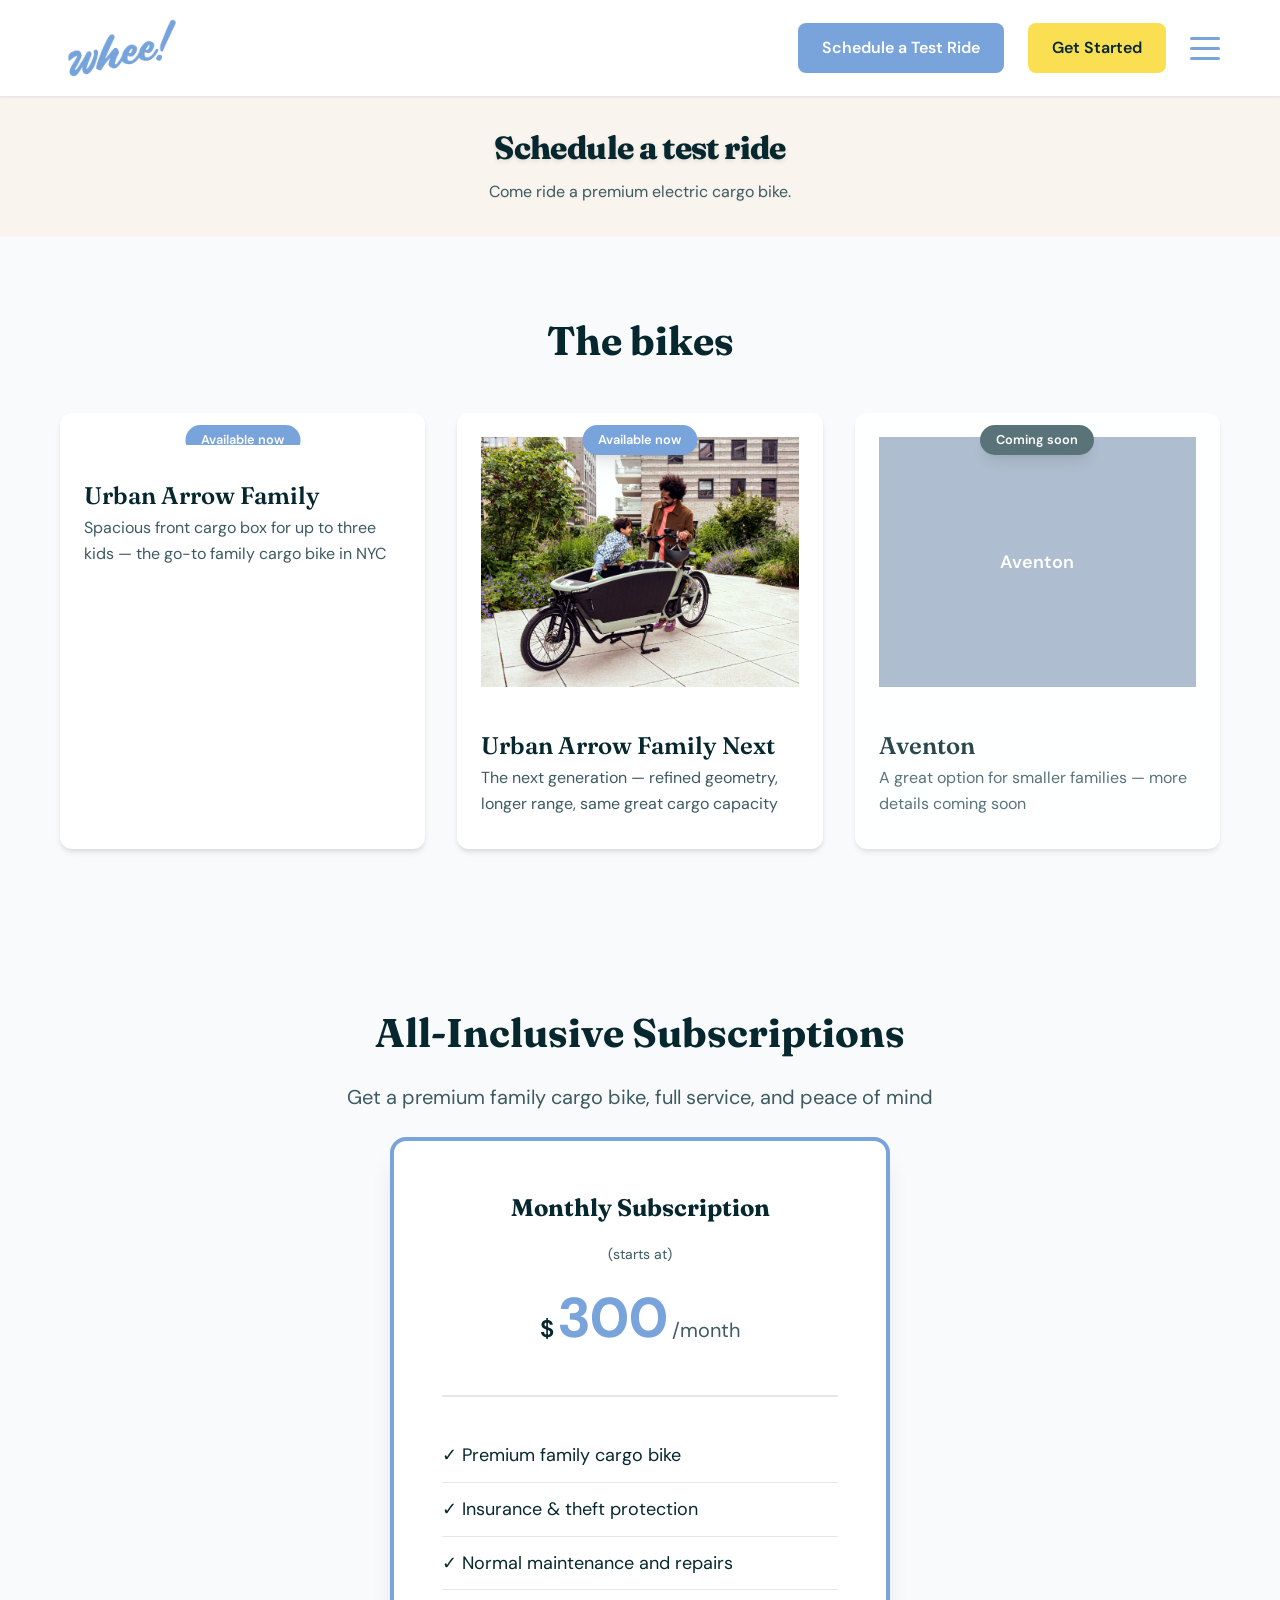
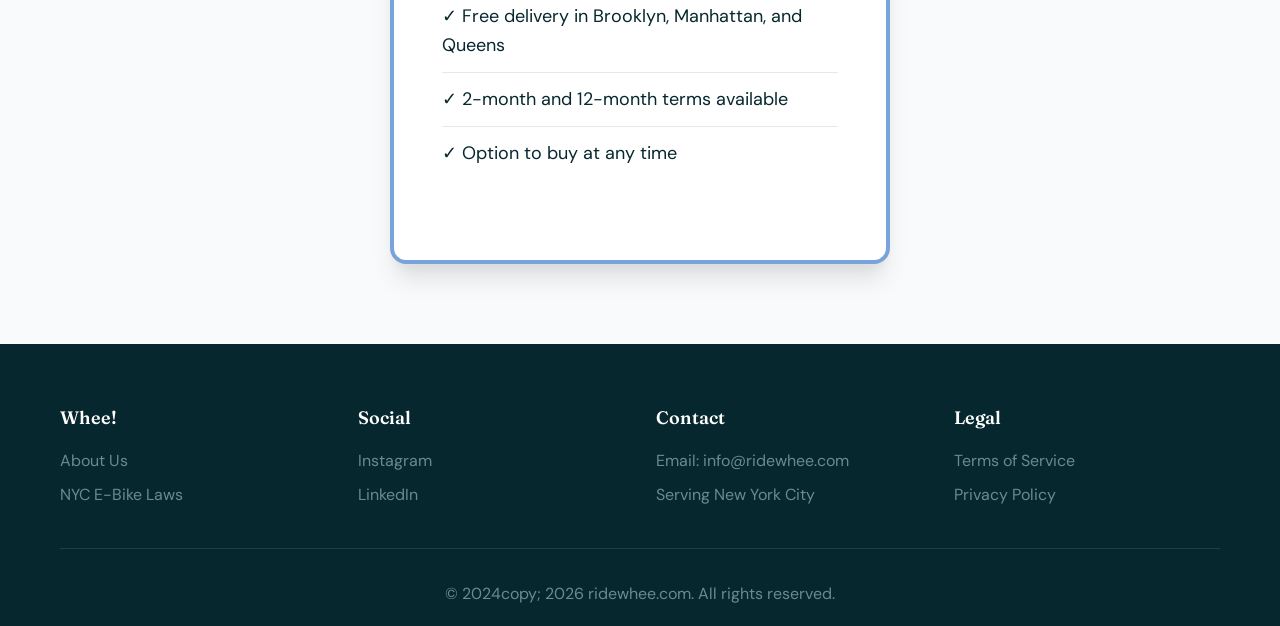
==== commit 7c8376af: "Updates pre-bike day" ====
--- a/get-started.html
+++ b/get-started.html
@@ -7,7 +7,7 @@
     <meta http-equiv="Pragma" content="no-cache">
     <meta http-equiv="Expires" content="0">
     <meta name="description" content="Get started with your family cargo bike subscription in NYC. View available bikes and start your subscription today.">
-    <title>Get Started | Cargo Bike Leasing NYC | ridewhee.com</title>
+    <title>Get Started | Cargo Bike Subscriptions NYC | ridewhee.com</title>
     <link rel="preconnect" href="https://fonts.googleapis.com">
     <link rel="preconnect" href="https://fonts.gstatic.com" crossorigin>
     <link href="https://fonts.googleapis.com/css2?family=Anonymous+Pro:wght@700&family=DM+Sans:ital,opsz,wght@0,9..40,300..700;1,9..40,300..700&family=Fraunces:ital,opsz,wght@0,9..144,300..900&display=swap" rel="stylesheet">
--- a/styles.css
+++ b/styles.css
@@ -920,12 +920,12 @@
 .out-of-stock-banner {
     display: inline-block;
     color: white;
-    padding: 0.5rem 1.5rem;
+    padding: 0.3rem 1rem;
     border-radius: 20px;
     font-weight: 600;
-    font-size: 1rem;
+    font-size: 0.8rem;
     position: absolute;
-    top: 1rem;
+    top: 0.75rem;
     left: 50%;
     transform: translateX(-50%);
     z-index: 10;
@@ -1001,9 +1001,9 @@
 }
 
 .form-message.success {
-    background: #0891b2 !important;
+    background: var(--skyline-blue) !important;
     color: white !important;
-    border: 3px solid #0e7490 !important;
+    border: 3px solid var(--primary-dark) !important;
     display: block;
     font-weight: 600;
     text-align: center;
